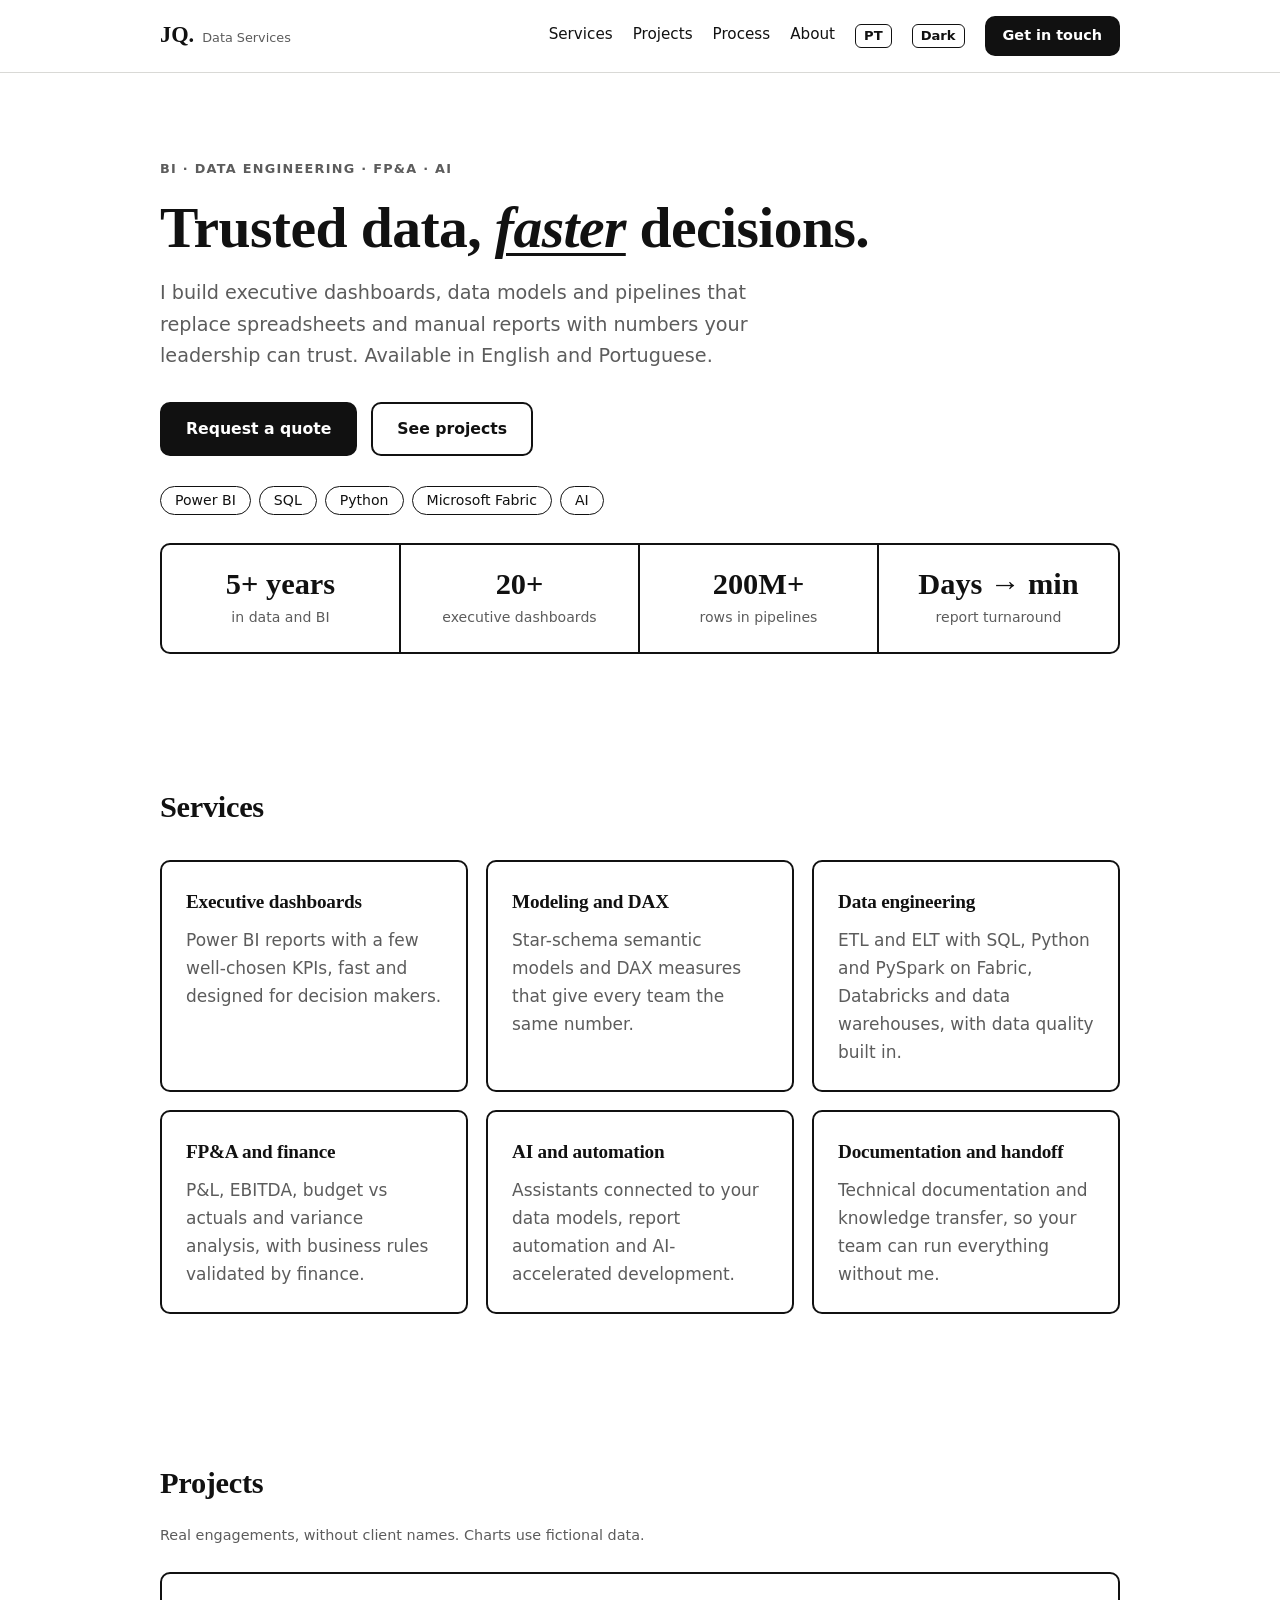
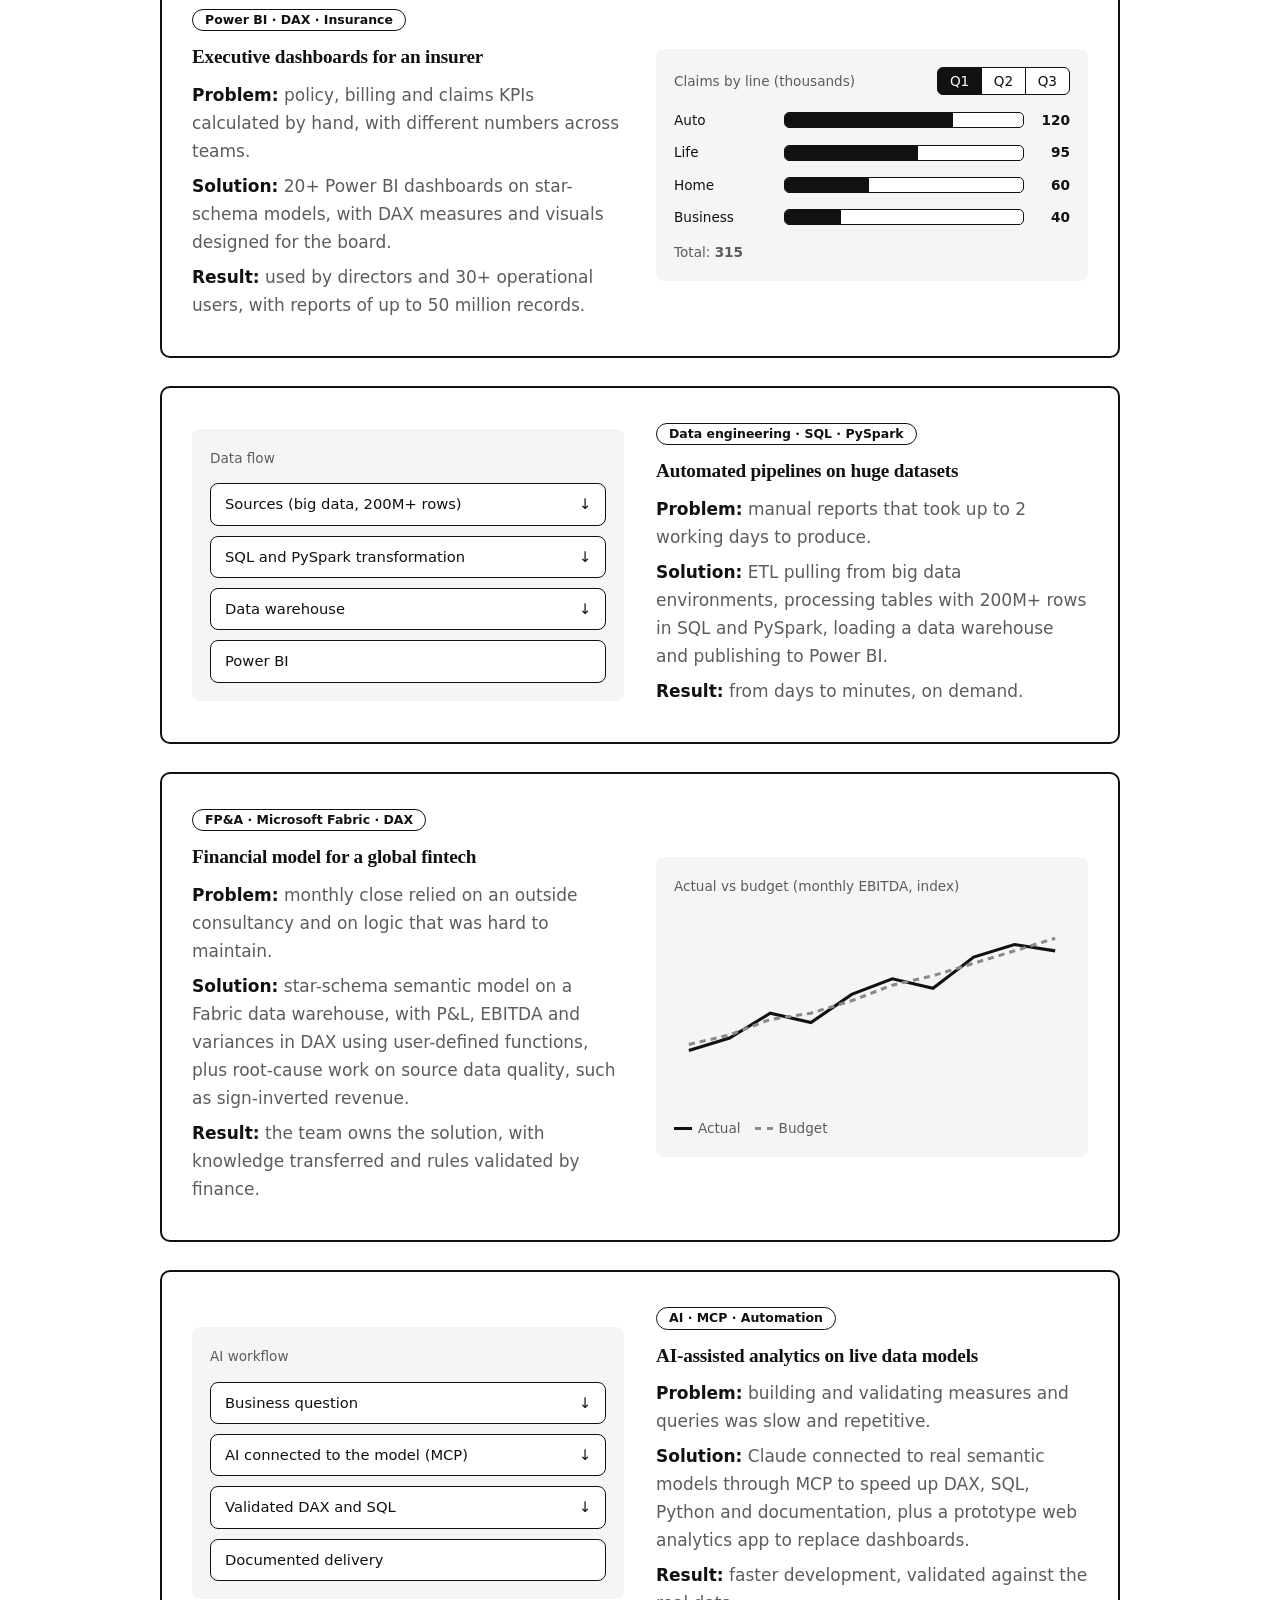
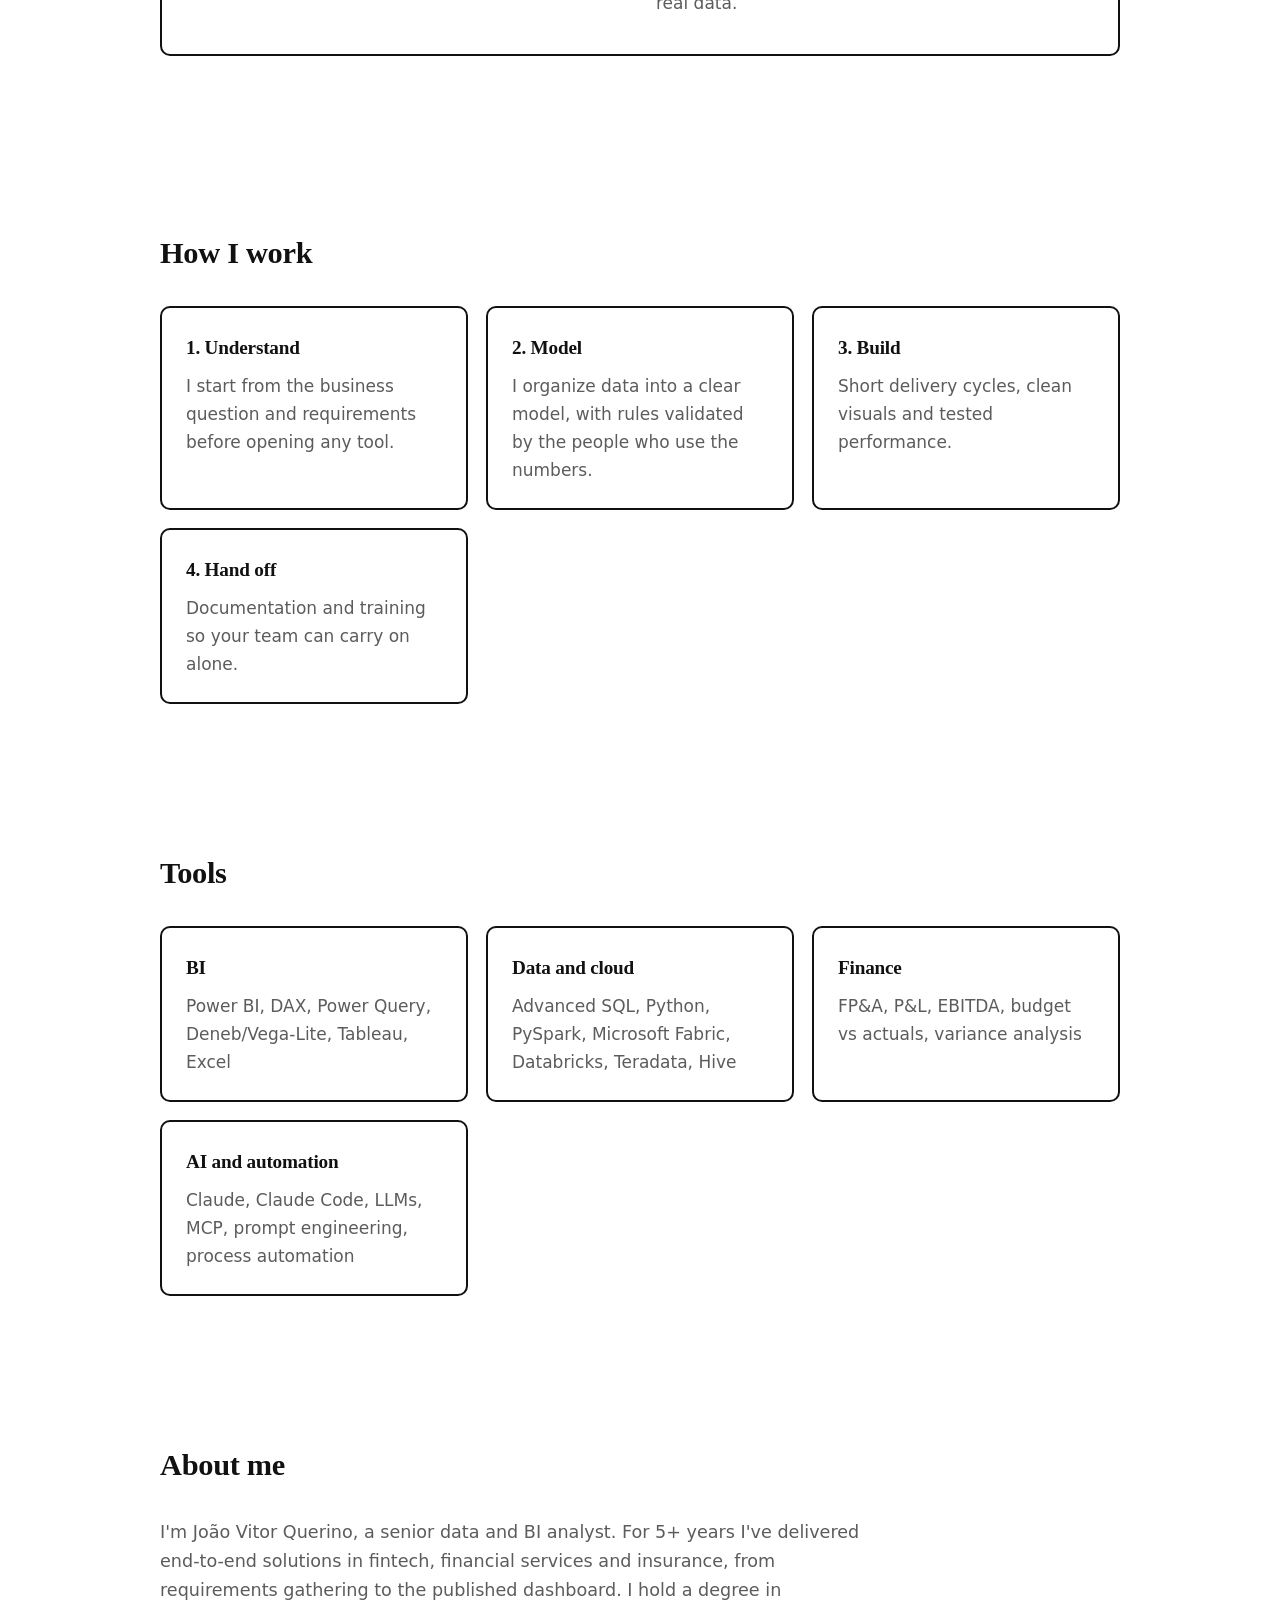
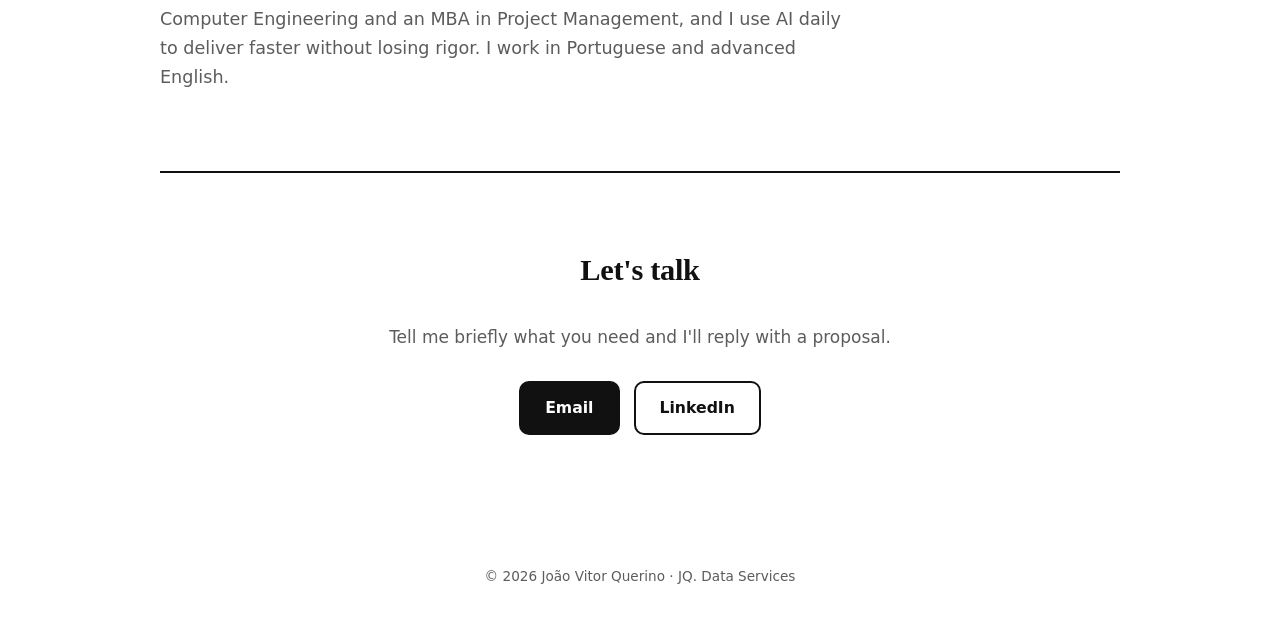
==== en/index.html @ 7fc42d7e "Conteudo baseado no CV, versao em ingles e modo escuro" ====
<!doctype html>
<html lang="en">
<head>
  <meta charset="utf-8">
  <meta name="viewport" content="width=device-width, initial-scale=1">
  <title>JQ. Data Services | João Querino</title>
  <meta name="description" content="Power BI, SQL, Python, data engineering, FP&A and applied AI. Executive dashboards and data pipelines for teams that need to decide with clarity.">
  <meta property="og:title" content="JQ. Data Services">
  <meta property="og:description" content="Executive dashboards, data engineering and applied AI. 5+ years in fintech, financial services and insurance.">
  <meta property="og:type" content="website">
  <link rel="alternate" hreflang="pt-BR" href="../">
  <link rel="alternate" hreflang="en" href="./">
  <script>try{var t=localStorage.getItem("theme");if(t)document.documentElement.dataset.theme=t}catch(e){}</script>
  <link rel="stylesheet" href="../style.css">
</head>
<body>
  <header class="nav">
    <a class="brand" href="#topo">JQ.<small>Data Services</small></a>
    <nav>
      <a href="#servicos">Services</a>
      <a href="#projetos">Projects</a>
      <a href="#processo">Process</a>
      <a href="#sobre">About</a>
      <a class="lang" href="../" hreflang="pt-BR" aria-label="Mudar para português">PT</a>
      <button class="theme" type="button" aria-label="Toggle dark mode">Dark</button>
      <a class="btn small" href="#contato">Get in touch</a>
    </nav>
  </header>

  <main id="topo">
    <section class="hero">
      <p class="eyebrow">BI · Data engineering · FP&amp;A · AI</p>
      <h1>Trusted data, <em>faster</em> decisions.</h1>
      <p class="lead">I build executive dashboards, data models and pipelines that replace spreadsheets and manual reports with numbers your leadership can trust. Available in English and Portuguese.</p>
      <div class="actions">
        <a class="btn" href="#contato">Request a quote</a>
        <a class="btn ghost" href="#projetos">See projects</a>
      </div>
      <ul class="badges">
        <li>Power BI</li><li>SQL</li><li>Python</li><li>Microsoft Fabric</li><li>AI</li>
      </ul>
      <div class="stats">
        <div><b>5+ years</b><span>in data and BI</span></div>
        <div><b>20+</b><span>executive dashboards</span></div>
        <div><b>200M+</b><span>rows in pipelines</span></div>
        <div><b>Days → min</b><span>report turnaround</span></div>
      </div>
    </section>

    <section id="servicos">
      <h2>Services</h2>
      <div class="grid">
        <article class="card">
          <h3>Executive dashboards</h3>
          <p>Power BI reports with a few well-chosen KPIs, fast and designed for decision makers.</p>
        </article>
        <article class="card">
          <h3>Modeling and DAX</h3>
          <p>Star-schema semantic models and DAX measures that give every team the same number.</p>
        </article>
        <article class="card">
          <h3>Data engineering</h3>
          <p>ETL and ELT with SQL, Python and PySpark on Fabric, Databricks and data warehouses, with data quality built in.</p>
        </article>
        <article class="card">
          <h3>FP&amp;A and finance</h3>
          <p>P&amp;L, EBITDA, budget vs actuals and variance analysis, with business rules validated by finance.</p>
        </article>
        <article class="card">
          <h3>AI and automation</h3>
          <p>Assistants connected to your data models, report automation and AI-accelerated development.</p>
        </article>
        <article class="card">
          <h3>Documentation and handoff</h3>
          <p>Technical documentation and knowledge transfer, so your team can run everything without me.</p>
        </article>
      </div>
    </section>

    <section id="projetos">
      <h2>Projects</h2>
      <p class="note">Real engagements, without client names. Charts use fictional data.</p>

      <article class="case">
        <div class="case-text">
          <span class="tag">Power BI · DAX · Insurance</span>
          <h3>Executive dashboards for an insurer</h3>
          <p><strong>Problem:</strong> policy, billing and claims KPIs calculated by hand, with different numbers across teams.</p>
          <p><strong>Solution:</strong> 20+ Power BI dashboards on star-schema models, with DAX measures and visuals designed for the board.</p>
          <p><strong>Result:</strong> used by directors and 30+ operational users, with reports of up to 50 million records.</p>
        </div>
        <div class="demo" aria-label="Interactive demo with fictional data">
          <div class="demo-head">
            <span id="bars-title"></span>
            <div class="seg" role="group" aria-label="Period">
              <button data-p="q1" class="on">Q1</button>
              <button data-p="q2">Q2</button>
              <button data-p="q3">Q3</button>
            </div>
          </div>
          <div id="bars" class="bars"></div>
          <p class="demo-foot">Total: <strong id="total"></strong></p>
        </div>
      </article>

      <article class="case rev">
        <div class="case-text">
          <span class="tag">Data engineering · SQL · PySpark</span>
          <h3>Automated pipelines on huge datasets</h3>
          <p><strong>Problem:</strong> manual reports that took up to 2 working days to produce.</p>
          <p><strong>Solution:</strong> ETL pulling from big data environments, processing tables with 200M+ rows in SQL and PySpark, loading a data warehouse and publishing to Power BI.</p>
          <p><strong>Result:</strong> from days to minutes, on demand.</p>
        </div>
        <div class="demo">
          <div class="demo-head"><span>Data flow</span></div>
          <ol class="flow">
            <li>Sources (big data, 200M+ rows)</li><li>SQL and PySpark transformation</li><li>Data warehouse</li><li>Power BI</li>
          </ol>
        </div>
      </article>

      <article class="case">
        <div class="case-text">
          <span class="tag">FP&amp;A · Microsoft Fabric · DAX</span>
          <h3>Financial model for a global fintech</h3>
          <p><strong>Problem:</strong> monthly close relied on an outside consultancy and on logic that was hard to maintain.</p>
          <p><strong>Solution:</strong> star-schema semantic model on a Fabric data warehouse, with P&amp;L, EBITDA and variances in DAX using user-defined functions, plus root-cause work on source data quality, such as sign-inverted revenue.</p>
          <p><strong>Result:</strong> the team owns the solution, with knowledge transferred and rules validated by finance.</p>
        </div>
        <div class="demo">
          <div class="demo-head"><span id="line-title"></span></div>
          <svg id="line" viewBox="0 0 320 150" role="img"></svg>
          <p class="demo-foot"><span class="dot a"></span><span id="lg-a"></span><span class="dot b"></span><span id="lg-b"></span></p>
        </div>
      </article>

      <article class="case rev">
        <div class="case-text">
          <span class="tag">AI · MCP · Automation</span>
          <h3>AI-assisted analytics on live data models</h3>
          <p><strong>Problem:</strong> building and validating measures and queries was slow and repetitive.</p>
          <p><strong>Solution:</strong> Claude connected to real semantic models through MCP to speed up DAX, SQL, Python and documentation, plus a prototype web analytics app to replace dashboards.</p>
          <p><strong>Result:</strong> faster development, validated against the real data.</p>
        </div>
        <div class="demo">
          <div class="demo-head"><span>AI workflow</span></div>
          <ol class="flow">
            <li>Business question</li><li>AI connected to the model (MCP)</li><li>Validated DAX and SQL</li><li>Documented delivery</li>
          </ol>
        </div>
      </article>
    </section>

    <section id="processo">
      <h2>How I work</h2>
      <div class="grid four">
        <div class="card"><h3>1. Understand</h3><p>I start from the business question and requirements before opening any tool.</p></div>
        <div class="card"><h3>2. Model</h3><p>I organize data into a clear model, with rules validated by the people who use the numbers.</p></div>
        <div class="card"><h3>3. Build</h3><p>Short delivery cycles, clean visuals and tested performance.</p></div>
        <div class="card"><h3>4. Hand off</h3><p>Documentation and training so your team can carry on alone.</p></div>
      </div>
    </section>

    <section id="stack">
      <h2>Tools</h2>
      <div class="grid">
        <div class="card"><h3>BI</h3><p>Power BI, DAX, Power Query, Deneb/Vega-Lite, Tableau, Excel</p></div>
        <div class="card"><h3>Data and cloud</h3><p>Advanced SQL, Python, PySpark, Microsoft Fabric, Databricks, Teradata, Hive</p></div>
        <div class="card"><h3>Finance</h3><p>FP&amp;A, P&amp;L, EBITDA, budget vs actuals, variance analysis</p></div>
        <div class="card"><h3>AI and automation</h3><p>Claude, Claude Code, LLMs, MCP, prompt engineering, process automation</p></div>
      </div>
    </section>

    <section id="sobre">
      <h2>About me</h2>
      <p class="about">I'm João Vitor Querino, a senior data and BI analyst. For 5+ years I've delivered end-to-end solutions in fintech, financial services and insurance, from requirements gathering to the published dashboard. I hold a degree in Computer Engineering and an MBA in Project Management, and I use AI daily to deliver faster without losing rigor. I work in Portuguese and advanced English.</p>
    </section>

    <section id="contato" class="contact">
      <h2>Let's talk</h2>
      <p>Tell me briefly what you need and I'll reply with a proposal.</p>
      <div class="actions center-a">
        <a class="btn" href="mailto:joaovquerino@gmail.com">Email</a>
        <a class="btn ghost" href="https://www.linkedin.com/in/joaovquerino">LinkedIn</a>
      </div>
    </section>
  </main>

  <footer>© <span id="y"></span> João Vitor Querino · JQ. Data Services</footer>
  <script src="../script.js"></script>
</body>
</html>
---- style.css ----
:root{
  --bg:#fff;--soft:#f5f5f3;--text:#111;--muted:#5c5c5c;--line:#111;--hair:#d9d9d6;--chart2:#8a8a8a;
  --nav-bg:rgba(255,255,255,.92);--radius:10px;
}
:root[data-theme="dark"]{
  --bg:#0f0f0f;--soft:#1b1b1b;--text:#f2f2ef;--muted:#a6a6a2;--line:#f2f2ef;--hair:#333;--chart2:#8d8d8a;
  --nav-bg:rgba(15,15,15,.92);
}
@media (prefers-color-scheme: dark){
  :root:not([data-theme="light"]){
    --bg:#0f0f0f;--soft:#1b1b1b;--text:#f2f2ef;--muted:#a6a6a2;--line:#f2f2ef;--hair:#333;--chart2:#8d8d8a;
    --nav-bg:rgba(15,15,15,.92);
  }
}
*{box-sizing:border-box}
html{scroll-behavior:smooth;color-scheme:light dark}
:root[data-theme="light"]{color-scheme:light}
:root[data-theme="dark"]{color-scheme:dark}
body{margin:0;background:var(--bg);color:var(--text);
  font:17px/1.65 system-ui,-apple-system,"Segoe UI",Roboto,sans-serif}
a{color:inherit;text-decoration:none}
main,footer{max-width:1000px;margin:0 auto;padding-left:20px;padding-right:20px}
section{padding:72px 0}
h1,h2,h3{font-family:ui-serif,Georgia,"Times New Roman",serif;font-weight:700;letter-spacing:-.01em}
h1{font-size:clamp(2.2rem,5.5vw,3.6rem);line-height:1.1;margin:.3em 0}
h1 em{font-style:italic;text-decoration:underline;text-decoration-thickness:3px;text-underline-offset:6px}
h2{font-size:1.9rem;margin:0 0 28px}
h3{margin:0 0 8px;font-size:1.2rem}
p{margin:.4em 0}

/* Botões */
.btn{display:inline-block;padding:12px 24px;border:2px solid var(--line);border-radius:var(--radius);
  background:var(--text);color:var(--bg);font:inherit;font-weight:600;font-size:.98rem;cursor:pointer;
  box-shadow:0 0 0 var(--line);transition:transform .15s,box-shadow .15s,background .15s,color .15s}
.btn:hover{transform:translate(-3px,-3px);box-shadow:4px 4px 0 var(--line);background:var(--bg);color:var(--text)}
.btn:active{transform:translate(0,0);box-shadow:0 0 0 var(--line)}
.btn.ghost{background:var(--bg);color:var(--text)}
.btn.ghost:hover{background:var(--text);color:var(--bg)}
.btn:focus-visible,.seg button:focus-visible,a:focus-visible,.theme:focus-visible{outline:3px solid var(--text);outline-offset:3px}
.btn.small{padding:6px 16px;font-size:.9rem}

.nav{display:flex;justify-content:space-between;align-items:center;padding:16px max(20px,calc((100% - 1000px)/2 + 20px));
  position:sticky;top:0;background:var(--nav-bg);backdrop-filter:blur(6px);z-index:5;border-bottom:1px solid var(--hair)}
.nav nav{display:flex;gap:20px;align-items:center;font-size:.95rem}
.nav nav a:not(.btn):not(.lang){background:linear-gradient(currentColor,currentColor) 0 100%/0 2px no-repeat;
  transition:background-size .2s;padding-bottom:2px}
.nav nav a:not(.btn):not(.lang):hover{background-size:100% 2px}
.lang,.theme{border:1.5px solid var(--line);border-radius:6px;padding:0 8px;font-size:.82rem;font-weight:600;
  background:var(--bg);color:var(--text);cursor:pointer;line-height:1.7;font-family:inherit;transition:background .15s,color .15s}
.lang:hover,.theme:hover{background:var(--text);color:var(--bg)}
.brand{font-family:ui-serif,Georgia,serif;font-weight:700;font-size:1.4rem;display:flex;align-items:baseline;gap:8px}
.brand small{font:500 .8rem system-ui,sans-serif;color:var(--muted)}

.hero{padding-top:80px;padding-bottom:48px}
.eyebrow{font-weight:600;letter-spacing:.1em;text-transform:uppercase;font-size:.8rem;color:var(--muted)}
.lead{color:var(--muted);font-size:1.2rem;max-width:660px}
.actions{display:flex;gap:14px;flex-wrap:wrap;margin:30px 0}
.center-a{justify-content:center}
.badges{display:flex;gap:8px;flex-wrap:wrap;list-style:none;padding:0;margin:0}
.badges li{border:1.5px solid var(--line);padding:2px 14px;border-radius:99px;font-size:.88rem;font-weight:500}

.stats{display:grid;grid-template-columns:repeat(4,1fr);border:2px solid var(--line);border-radius:var(--radius);
  margin:28px 0 8px;overflow:hidden}
.stats div{padding:22px 12px;text-align:center;border-right:2px solid var(--line)}
.stats div:last-child{border-right:0}
.stats b{display:block;font-family:ui-serif,Georgia,serif;font-size:1.9rem;line-height:1.15}
.stats span{font-size:.88rem;color:var(--muted)}

.grid{display:grid;grid-template-columns:repeat(auto-fit,minmax(230px,1fr));gap:18px}
.card{border:2px solid var(--line);border-radius:var(--radius);padding:24px;background:var(--bg);
  transition:transform .15s,box-shadow .15s}
.card:hover{transform:translate(-3px,-3px);box-shadow:5px 5px 0 var(--line)}
.card p{color:var(--muted);margin:0}
.note{color:var(--muted);font-size:.9rem;margin:-12px 0 24px}

.case{display:grid;grid-template-columns:1fr 1fr;gap:32px;align-items:center;margin-bottom:28px;
  border:2px solid var(--line);border-radius:var(--radius);padding:30px}
.case.rev .demo{order:-1}
.case-text p{color:var(--muted)}
.case-text strong{color:var(--text)}
.tag{display:inline-block;font-size:.78rem;font-weight:600;border:1.5px solid var(--line);
  border-radius:99px;padding:0 12px;margin-bottom:10px}
.demo{background:var(--soft);border-radius:8px;padding:18px}
.demo-head{display:flex;justify-content:space-between;align-items:center;font-size:.85rem;color:var(--muted);margin-bottom:14px}
.seg{display:flex}
.seg button{background:var(--bg);border:1.5px solid var(--line);color:var(--text);padding:2px 12px;cursor:pointer;
  font:inherit;font-size:.85rem;margin-left:-1.5px;transition:background .15s,color .15s}
.seg button:first-child{border-radius:6px 0 0 6px;margin-left:0}
.seg button:last-child{border-radius:0 6px 6px 0}
.seg button:hover{background:var(--hair)}
.seg button.on{background:var(--text);color:var(--bg)}
.bars{display:grid;gap:10px}
.bar{display:grid;grid-template-columns:100px 1fr 36px;gap:10px;align-items:center;font-size:.85rem}
.bar>div{background:var(--bg);border:1.5px solid var(--line);border-radius:5px;height:16px;overflow:hidden}
.bar i{display:block;height:100%;background:var(--text);transition:width .5s}
.bar b{text-align:right}
.demo-foot{font-size:.85rem;color:var(--muted);margin:12px 0 0}
.dot{display:inline-block;width:18px;height:0;border-top:3px solid var(--text);margin:0 6px 3px 14px}
.dot:first-child{margin-left:0}
.dot.b{border-top-style:dashed;border-color:var(--chart2)}
svg{width:100%;height:auto}
.flow{list-style:none;margin:0;padding:0;display:grid;gap:10px}
.flow li{background:var(--bg);border:1.5px solid var(--line);border-radius:8px;padding:8px 14px;position:relative;font-weight:500;font-size:.92rem}
.flow li:not(:last-child)::after{content:"↓";position:absolute;right:14px}
.about{max-width:700px;color:var(--muted);font-size:1.1rem}
.contact{text-align:center;border-top:2px solid var(--line)}
.contact p{color:var(--muted)}
footer{padding-top:28px;padding-bottom:40px;color:var(--muted);font-size:.85rem;text-align:center}

@media (max-width:760px){
  .case{grid-template-columns:1fr;padding:22px}.case.rev .demo{order:0}
  .nav nav a:not(.btn):not(.lang){display:none}
  .brand small{display:none}
  section{padding:48px 0}
  .stats{grid-template-columns:1fr 1fr}
  .stats div:nth-child(2){border-right:0}
  .stats div:nth-child(-n+2){border-bottom:2px solid var(--line)}
}
@media (prefers-reduced-motion:reduce){*{transition:none!important;scroll-behavior:auto}}
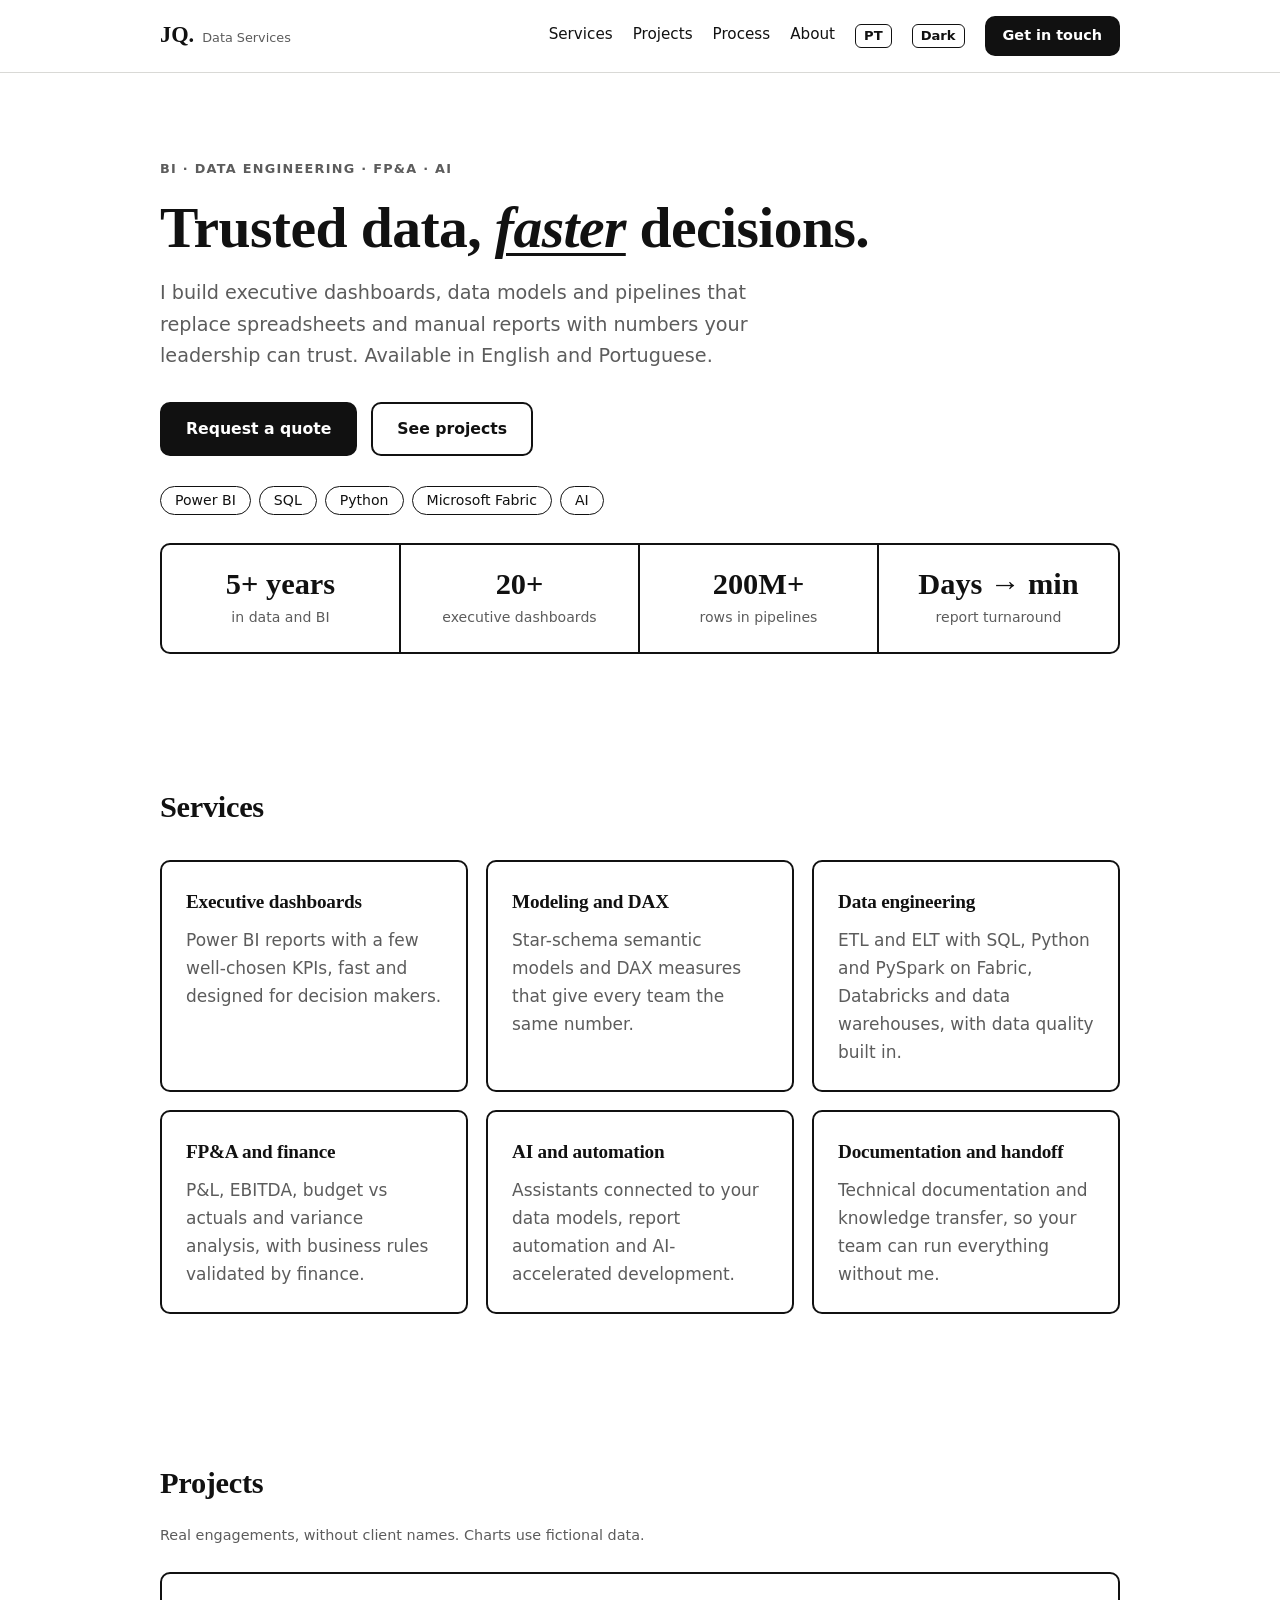
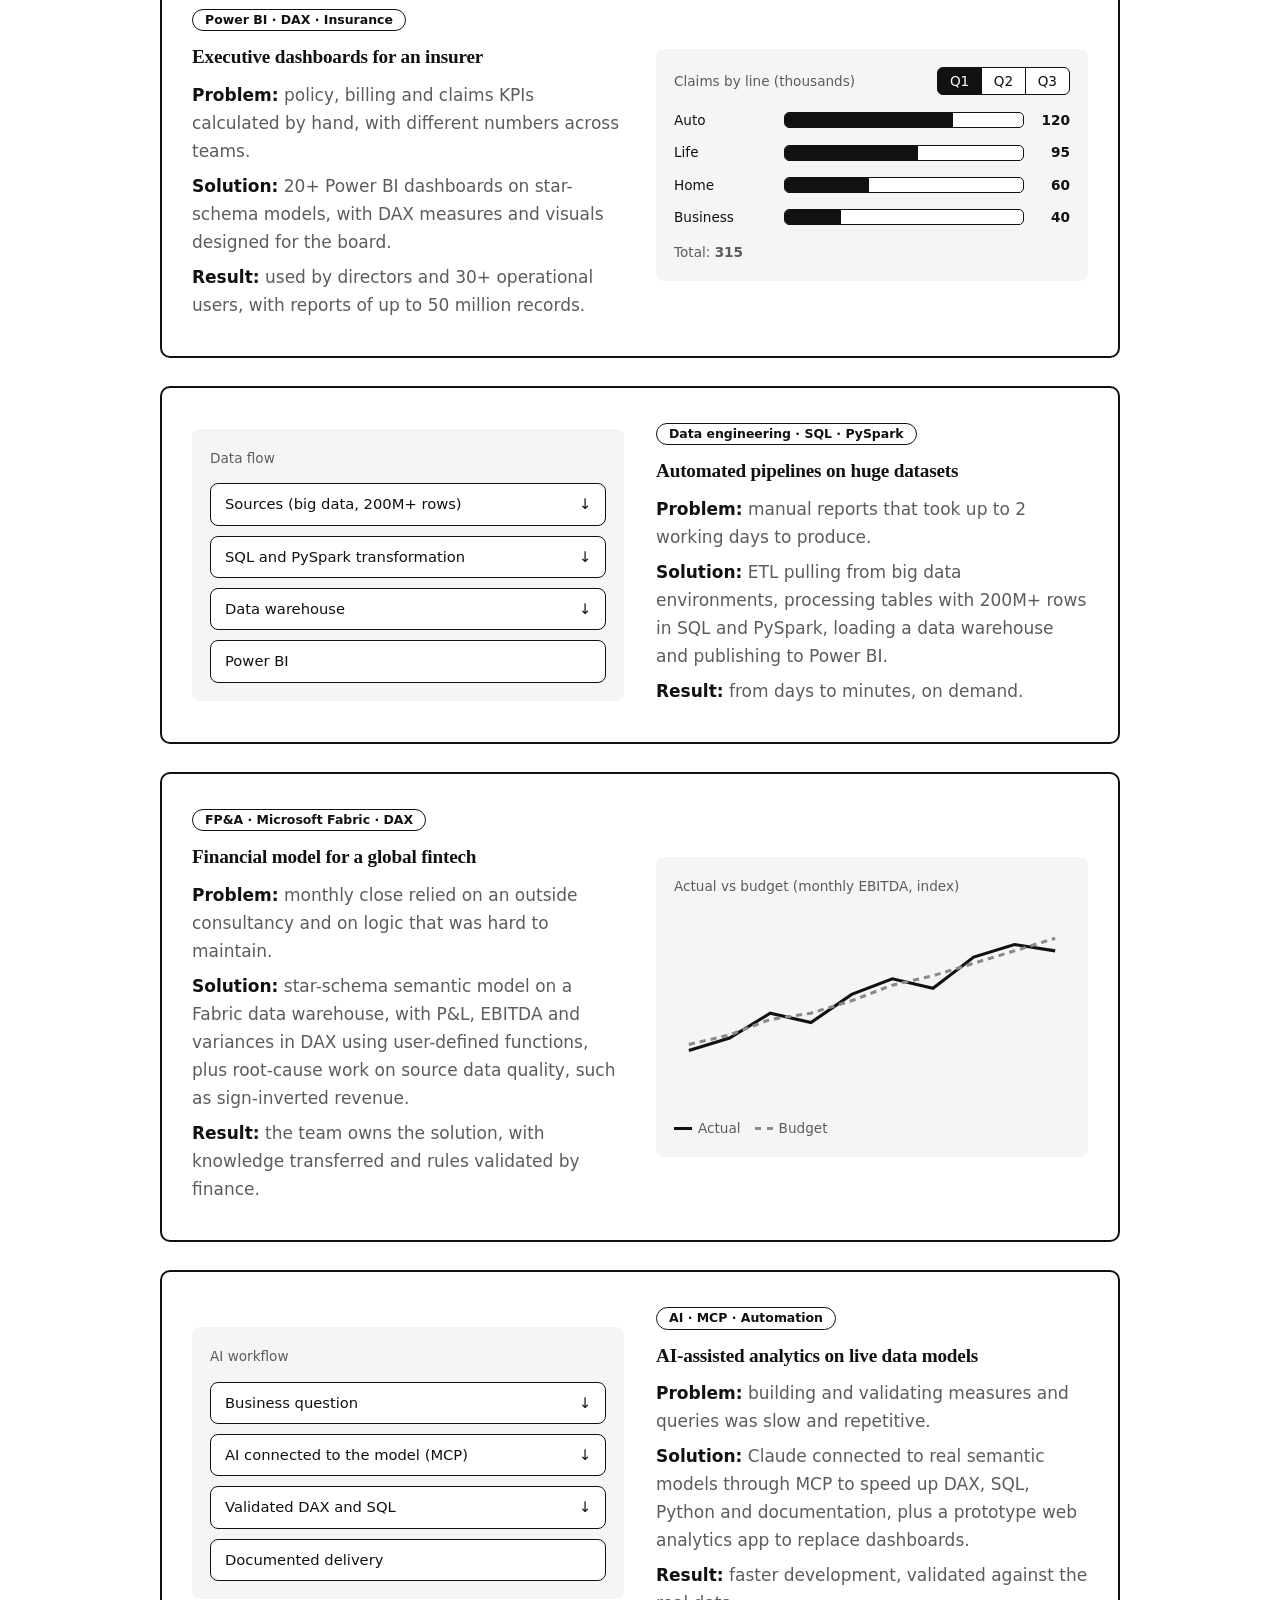
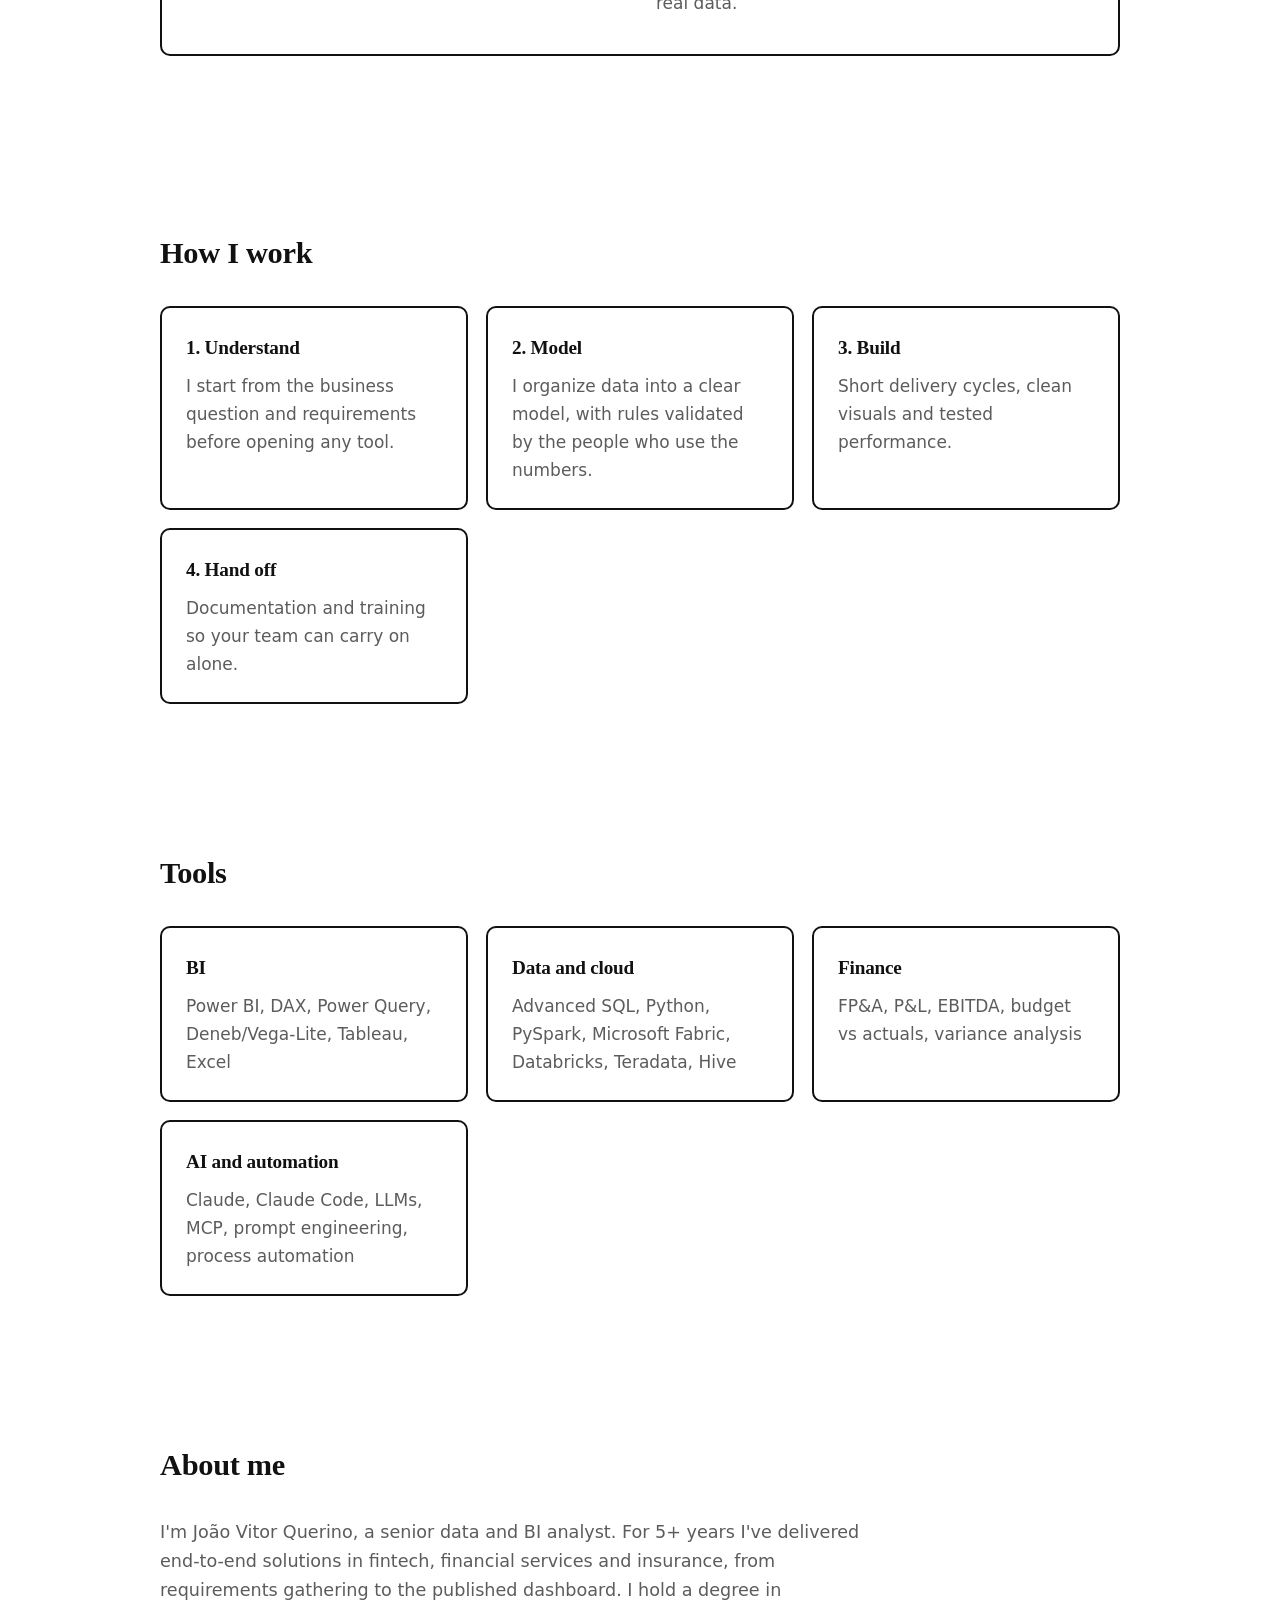
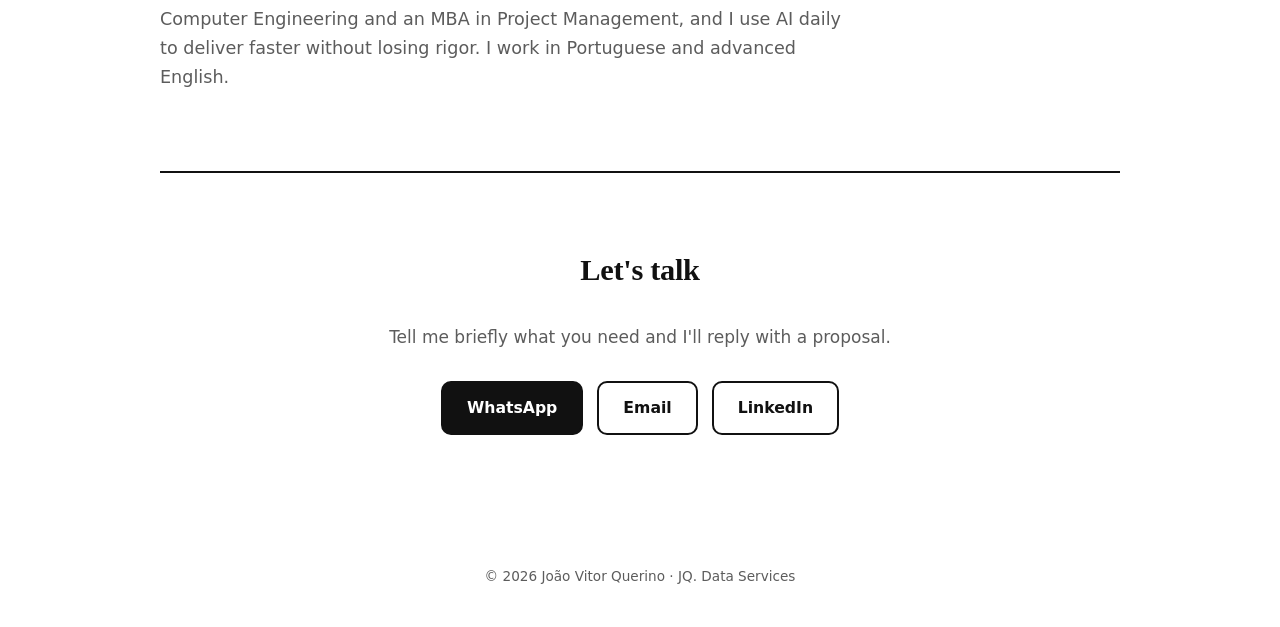
==== commit 7ef3b0bb: "Adiciona botao de WhatsApp" ====
--- a/en/index.html
+++ b/en/index.html
@@ -180,7 +180,8 @@
       <h2>Let's talk</h2>
       <p>Tell me briefly what you need and I'll reply with a proposal.</p>
       <div class="actions center-a">
-        <a class="btn" href="mailto:joaovquerino@gmail.com">Email</a>
+        <a class="btn" href="https://wa.me/5511939303151?text=Hi%2C%20I%20saw%20your%20portfolio%20and%20would%20like%20to%20talk.">WhatsApp</a>
+        <a class="btn ghost" href="mailto:joaovquerino@gmail.com">Email</a>
         <a class="btn ghost" href="https://www.linkedin.com/in/joaovquerino">LinkedIn</a>
       </div>
     </section>
